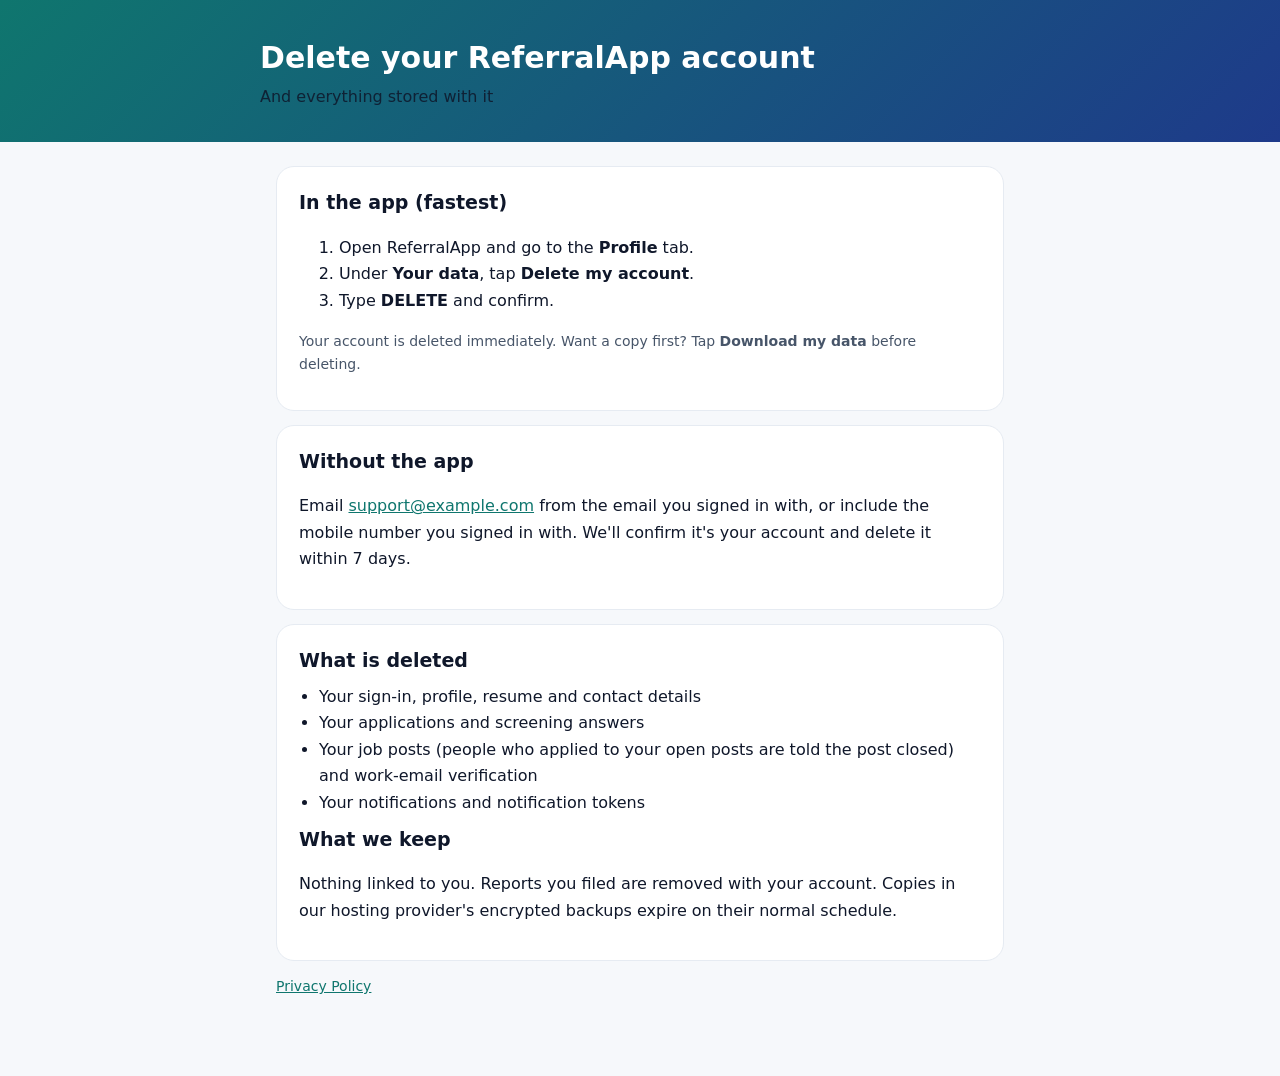
==== docs/delete-account.html @ 6f6c485b "Prepare for Play Store release - Target and compile API 36 (Play requirement for new apps since   31" ====
<!doctype html>
<html lang="en"><head><meta charset="utf-8"><meta name="viewport" content="width=device-width,initial-scale=1">
<title>Delete your account · ReferralApp</title><link rel="stylesheet" href="style.css"></head>
<body>
<header><div class="w"><h1>Delete your ReferralApp account</h1><p>And everything stored with it</p></div></header>
<main>
<section>
<h2>In the app (fastest)</h2>
<ol>
<li>Open ReferralApp and go to the <strong>Profile</strong> tab.</li>
<li>Under <strong>Your data</strong>, tap <strong>Delete my account</strong>.</li>
<li>Type <strong>DELETE</strong> and confirm.</li>
</ol>
<p class="muted">Your account is deleted immediately. Want a copy first? Tap <strong>Download my data</strong> before deleting.</p>
</section>
<section>
<h2>Without the app</h2>
<p>Email <a href="mailto:support@example.com?subject=Delete%20my%20account">support@example.com</a> from the email you signed in with, or include the mobile number you signed in with. We'll confirm it's your account and delete it within 7 days.</p>
</section>
<section>
<h2>What is deleted</h2>
<ul>
<li>Your sign-in, profile, resume and contact details</li>
<li>Your applications and screening answers</li>
<li>Your job posts (people who applied to your open posts are told the post closed) and work-email verification</li>
<li>Your notifications and notification tokens</li>
</ul>
<h2>What we keep</h2>
<p>Nothing linked to you. Reports you filed are removed with your account. Copies in our hosting provider's encrypted backups expire on their normal schedule.</p>
</section>
<p class="muted"><a href="privacy.html">Privacy Policy</a></p>
</main>
</body></html>
---- docs/style.css ----
:root{--ink:#0F172A;--muted:#475569;--brand:#0F766E;--bg:#F6F8FB;--card:#fff;--line:#E6EBF2}
@media (prefers-color-scheme:dark){:root{--ink:#E5EAF2;--muted:#9AA8BD;--brand:#14B8A6;--bg:#0B1220;--card:#131C2E;--line:#223047}}
*{box-sizing:border-box}
body{margin:0;background:var(--bg);color:var(--ink);font:16px/1.65 system-ui,-apple-system,"Segoe UI",Roboto,sans-serif}
header{background:linear-gradient(135deg,#0F766E,#1E3A8A);color:#fff;padding:40px 16px 32px}
header .w,main{max-width:760px;margin:0 auto}
header h1{margin:0;font-size:30px;line-height:1.2}
header p{margin:8px 0 0;opacity:.85}
main{padding:24px 16px 64px}
section{background:var(--card);border:1px solid var(--line);border-radius:18px;padding:20px 22px;margin:0 0 14px}
h2{font-size:19px;margin:0 0 8px}
p,li{color:var(--ink)}
.muted{color:var(--muted);font-size:14px}
a{color:var(--brand)}
ul{padding-left:20px;margin:8px 0}
table{width:100%;border-collapse:collapse;font-size:15px}
td,th{text-align:left;padding:8px 6px;border-top:1px solid var(--line);vertical-align:top}
th{color:var(--muted);font-weight:600;border-top:0}
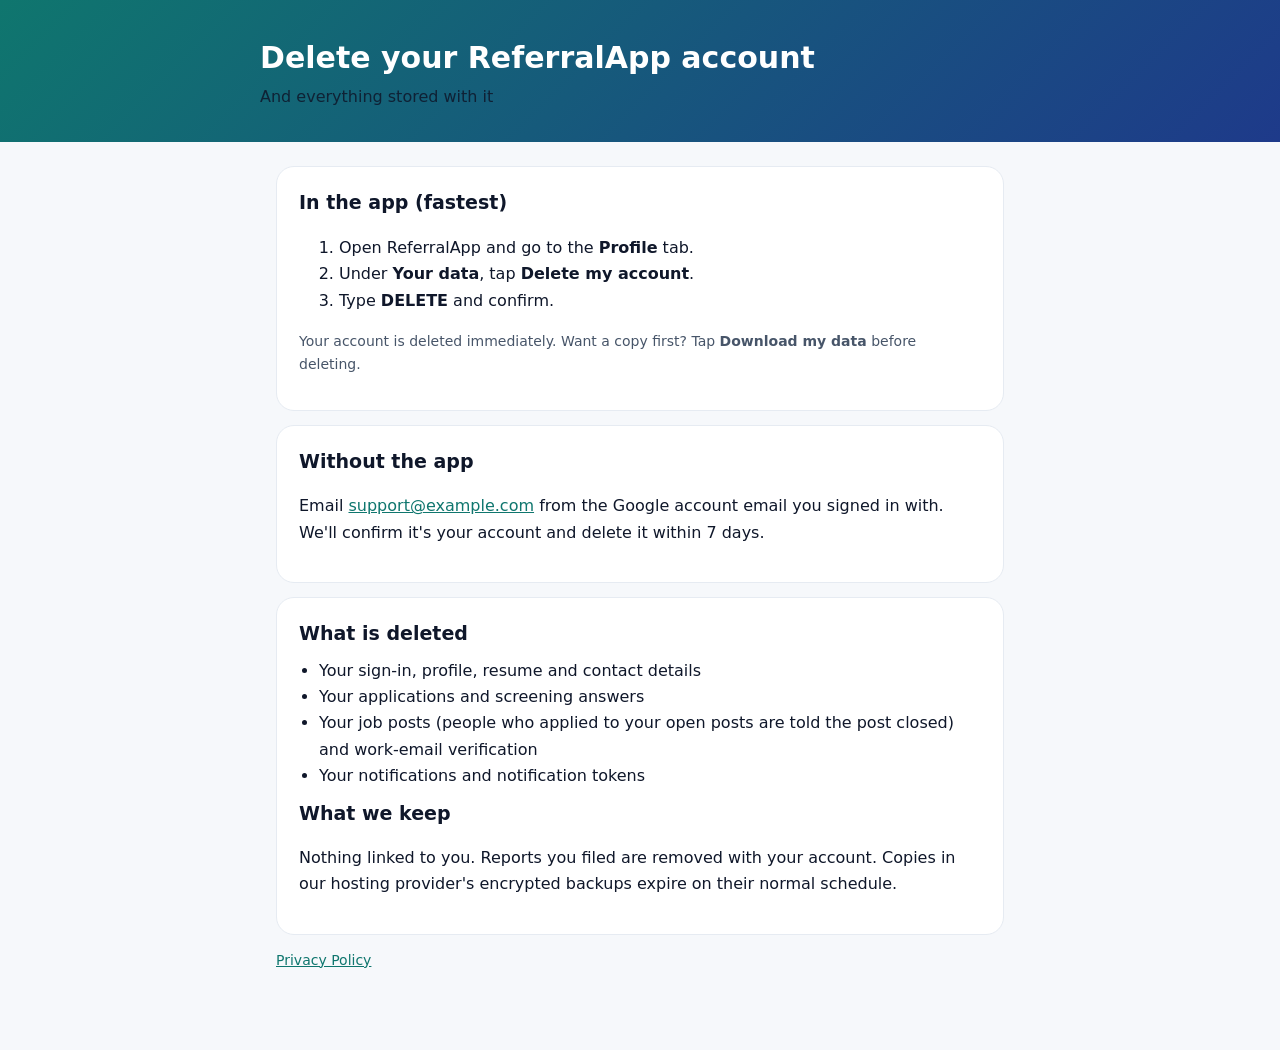
==== commit 966f522f: "Make Google the only sign-in method Remove phone (SMS code) sign-in: the sign-in sheet now has a sin" ====
--- a/docs/delete-account.html
+++ b/docs/delete-account.html
@@ -15,7 +15,7 @@
 </section>
 <section>
 <h2>Without the app</h2>
-<p>Email <a href="mailto:support@example.com?subject=Delete%20my%20account">support@example.com</a> from the email you signed in with, or include the mobile number you signed in with. We'll confirm it's your account and delete it within 7 days.</p>
+<p>Email <a href="mailto:support@example.com?subject=Delete%20my%20account">support@example.com</a> from the Google account email you signed in with. We'll confirm it's your account and delete it within 7 days.</p>
 </section>
 <section>
 <h2>What is deleted</h2>
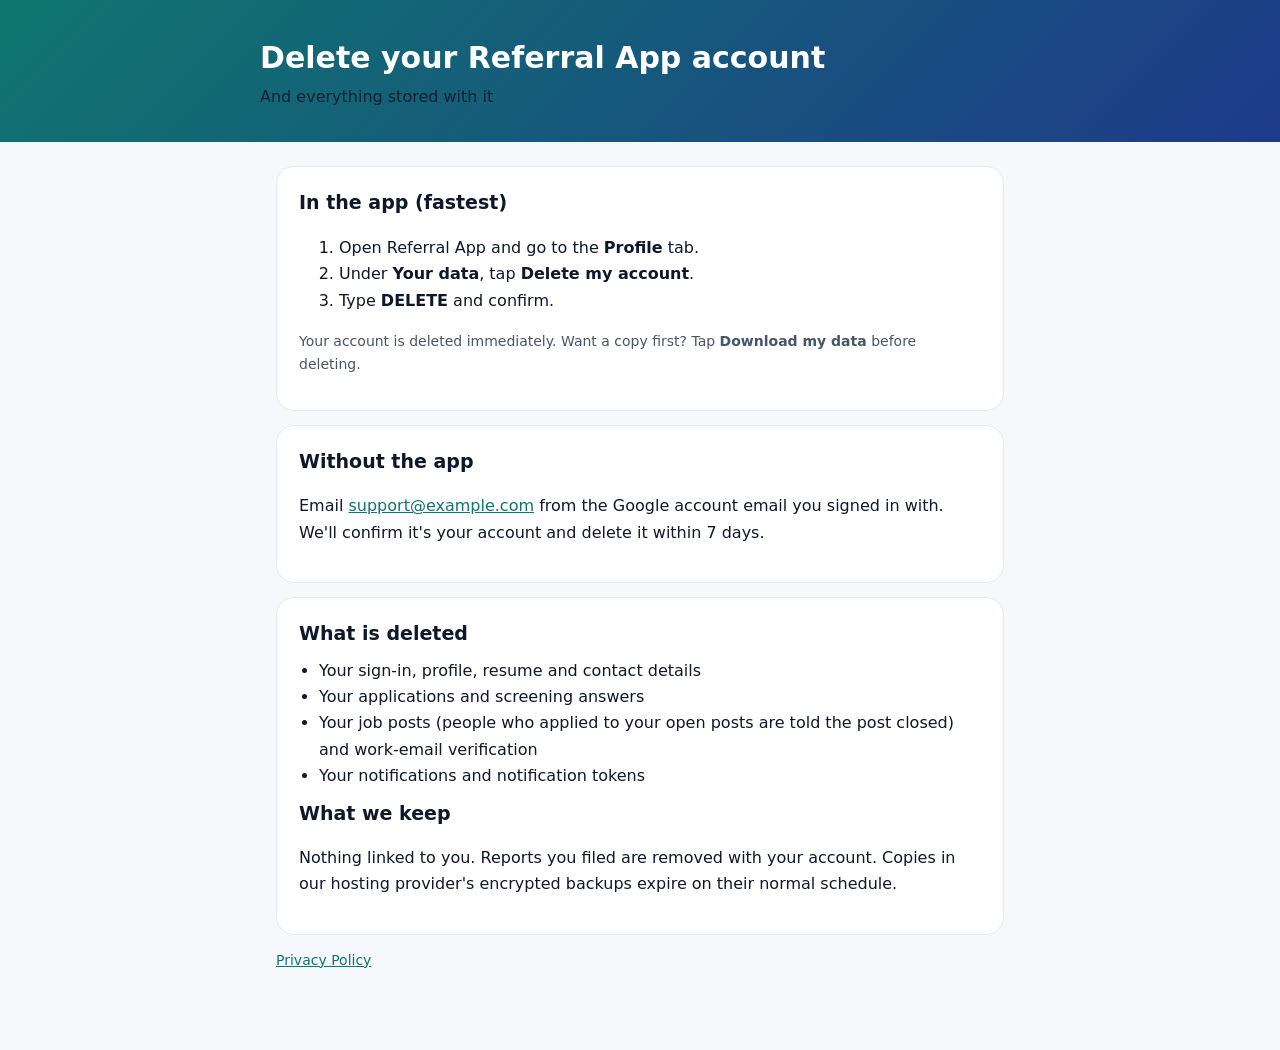
==== commit 5553e006: "Name the app "Referral App" in the launcher, pages and listing Co-Authored-By: Claude Opus 5.5 <nore" ====
--- a/docs/delete-account.html
+++ b/docs/delete-account.html
@@ -1,13 +1,13 @@
 <!doctype html>
 <html lang="en"><head><meta charset="utf-8"><meta name="viewport" content="width=device-width,initial-scale=1">
-<title>Delete your account · ReferralApp</title><link rel="stylesheet" href="style.css"></head>
+<title>Delete your account · Referral App</title><link rel="stylesheet" href="style.css"></head>
 <body>
-<header><div class="w"><h1>Delete your ReferralApp account</h1><p>And everything stored with it</p></div></header>
+<header><div class="w"><h1>Delete your Referral App account</h1><p>And everything stored with it</p></div></header>
 <main>
 <section>
 <h2>In the app (fastest)</h2>
 <ol>
-<li>Open ReferralApp and go to the <strong>Profile</strong> tab.</li>
+<li>Open Referral App and go to the <strong>Profile</strong> tab.</li>
 <li>Under <strong>Your data</strong>, tap <strong>Delete my account</strong>.</li>
 <li>Type <strong>DELETE</strong> and confirm.</li>
 </ol>
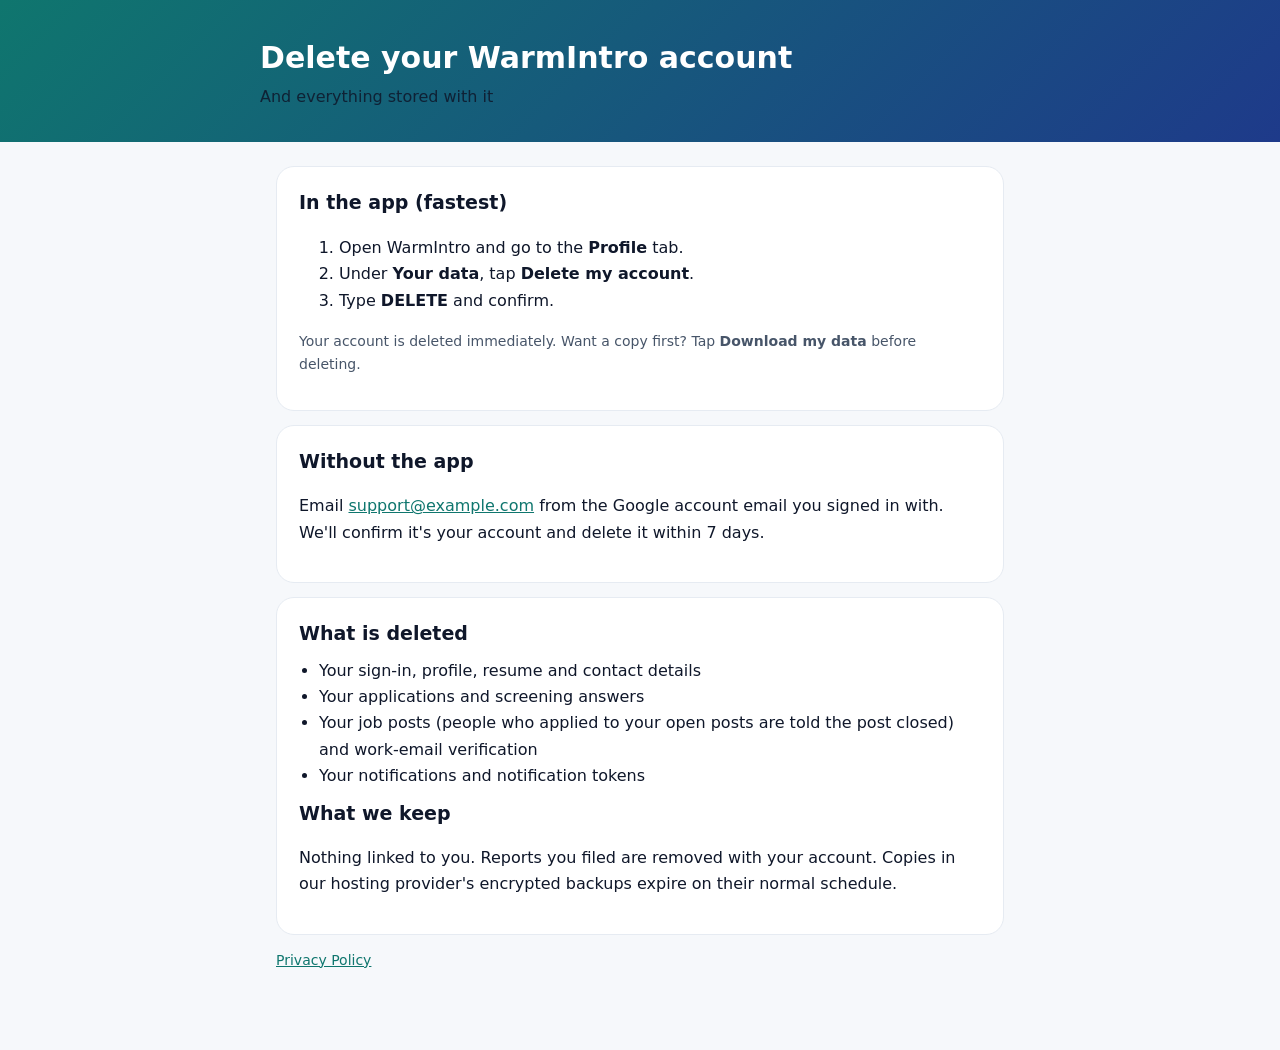
==== commit e68771b1: "Rename the app to WarmIntro Launcher label, Play listing name ("WarmIntro – Job Referrals"), privacy" ====
--- a/docs/delete-account.html
+++ b/docs/delete-account.html
@@ -1,13 +1,13 @@
 <!doctype html>
 <html lang="en"><head><meta charset="utf-8"><meta name="viewport" content="width=device-width,initial-scale=1">
-<title>Delete your account · Referral App</title><link rel="stylesheet" href="style.css"></head>
+<title>Delete your account · WarmIntro</title><link rel="stylesheet" href="style.css"></head>
 <body>
-<header><div class="w"><h1>Delete your Referral App account</h1><p>And everything stored with it</p></div></header>
+<header><div class="w"><h1>Delete your WarmIntro account</h1><p>And everything stored with it</p></div></header>
 <main>
 <section>
 <h2>In the app (fastest)</h2>
 <ol>
-<li>Open Referral App and go to the <strong>Profile</strong> tab.</li>
+<li>Open WarmIntro and go to the <strong>Profile</strong> tab.</li>
 <li>Under <strong>Your data</strong>, tap <strong>Delete my account</strong>.</li>
 <li>Type <strong>DELETE</strong> and confirm.</li>
 </ol>
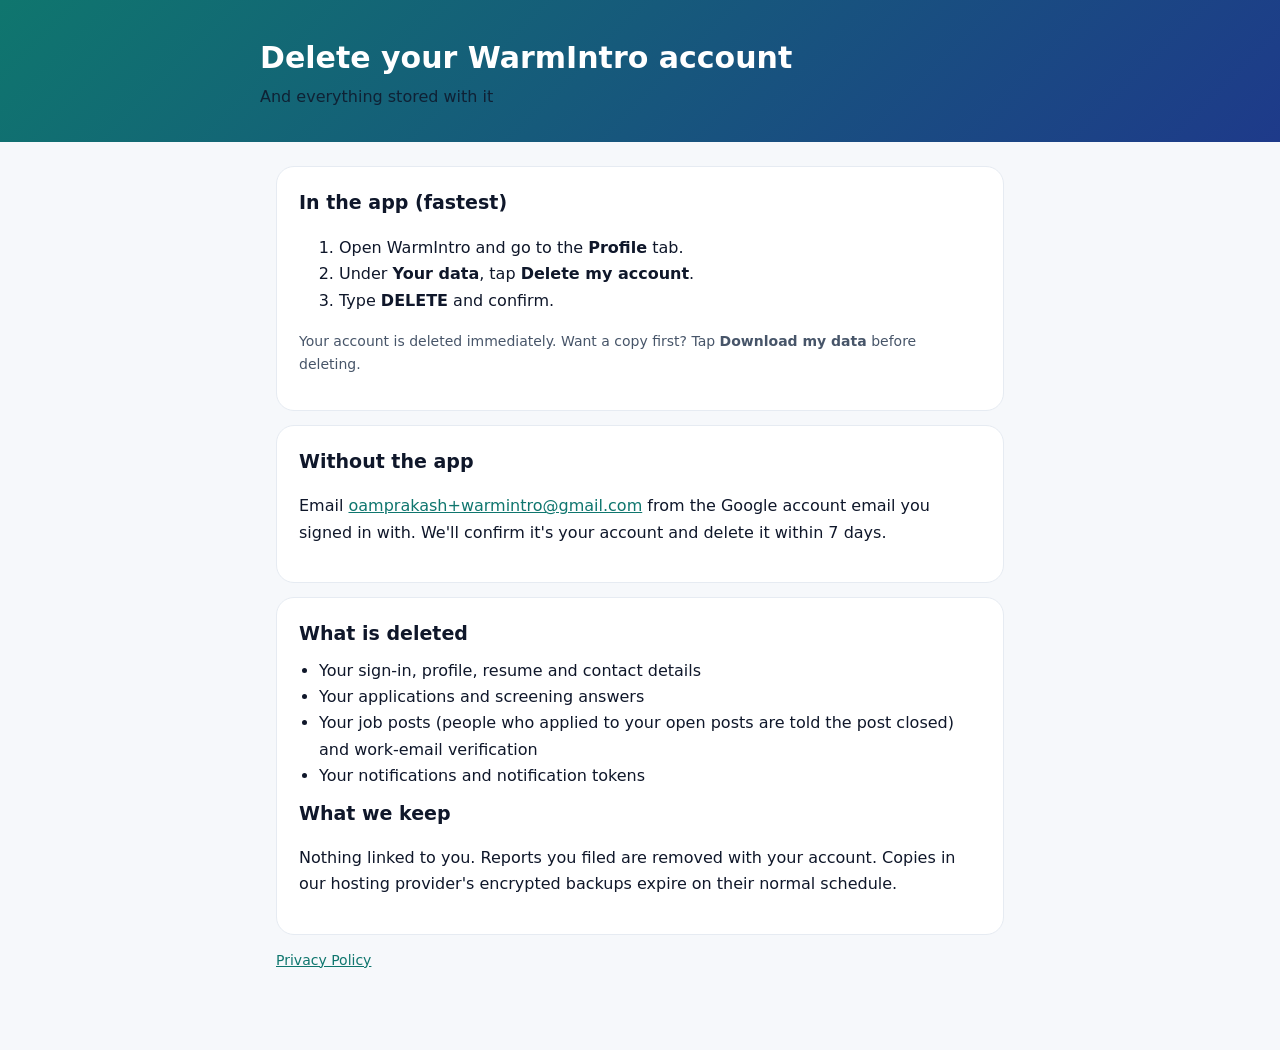
==== commit 493d62eb: "Use oamprakash+warmintro@gmail.com as the support address Co-Authored-By: Claude Opus 5.5 <noreply@a" ====
--- a/docs/delete-account.html
+++ b/docs/delete-account.html
@@ -15,7 +15,7 @@
 </section>
 <section>
 <h2>Without the app</h2>
-<p>Email <a href="mailto:support@example.com?subject=Delete%20my%20account">support@example.com</a> from the Google account email you signed in with. We'll confirm it's your account and delete it within 7 days.</p>
+<p>Email <a href="mailto:oamprakash+warmintro@gmail.com?subject=Delete%20my%20account">oamprakash+warmintro@gmail.com</a> from the Google account email you signed in with. We'll confirm it's your account and delete it within 7 days.</p>
 </section>
 <section>
 <h2>What is deleted</h2>
